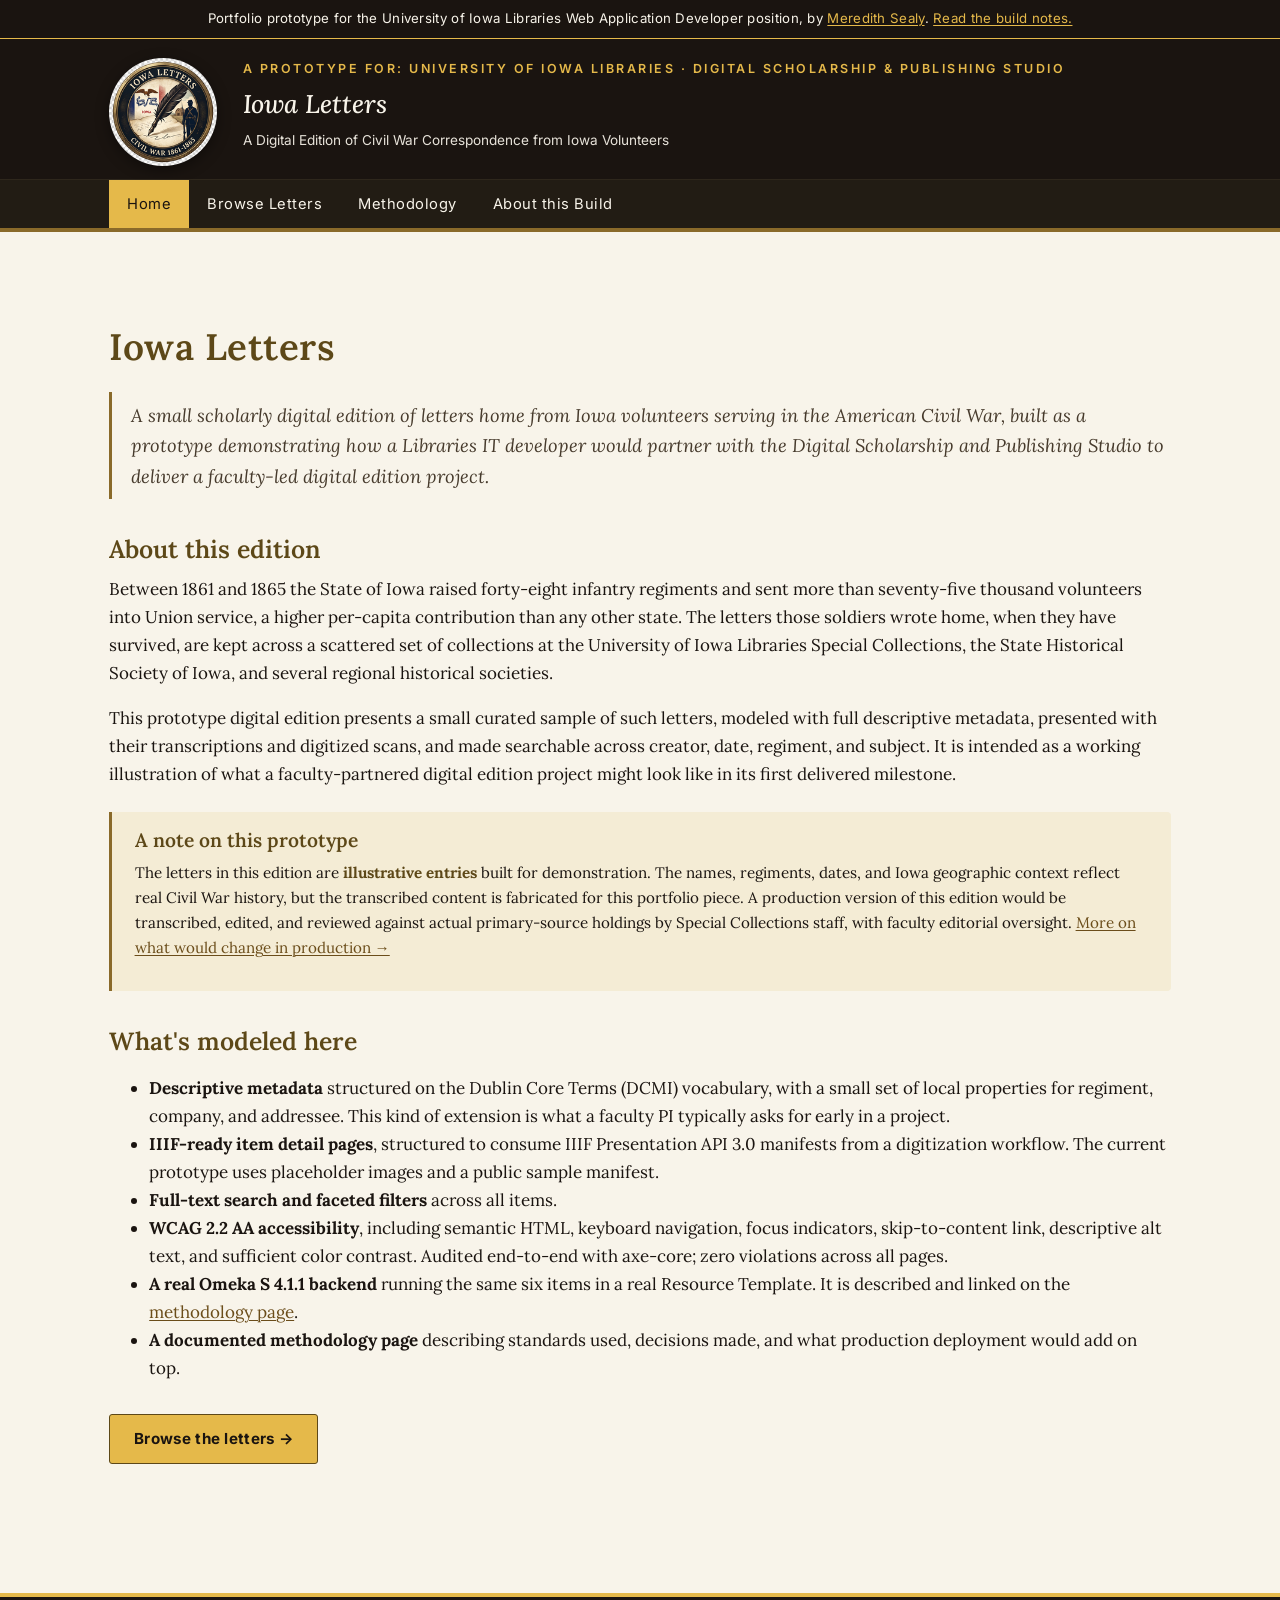
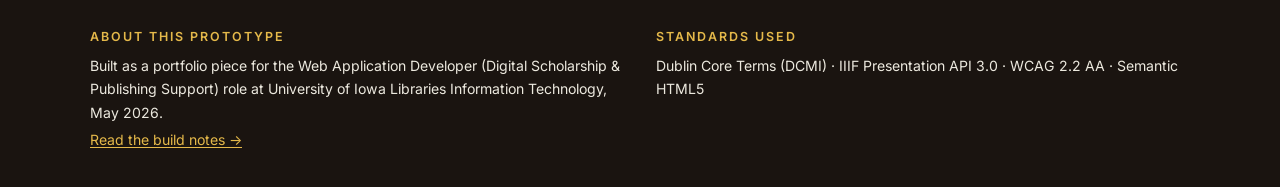
==== index.html @ 3b5ef0b1 "Display the Iowa Letters seal as a visible header emblem 108px circular seal (sourced from the apple" ====
<!DOCTYPE html>
<html lang="en">
<head>
<meta charset="UTF-8" />
<meta name="viewport" content="width=device-width, initial-scale=1.0" />
<title>Iowa Letters · A Civil War Digital Edition</title>
<meta name="description" content="A small digital edition of letters written by Iowa volunteers during the American Civil War. A prototype built to demonstrate metadata modeling, accessibility, and front-end patterns for scholarly publishing in a library setting." />
<link rel="icon" type="image/x-icon" href="/favicon.ico" />
<link rel="icon" type="image/png" sizes="32x32" href="/favicon-32x32.png" />
<link rel="icon" type="image/png" sizes="16x16" href="/favicon-16x16.png" />
<link rel="apple-touch-icon" sizes="180x180" href="/apple-touch-icon.png" />
<link rel="manifest" href="/site.webmanifest" />
<meta name="theme-color" content="#16202c" />
<link rel="preconnect" href="https://fonts.googleapis.com" />
<link rel="preconnect" href="https://fonts.gstatic.com" crossorigin />
<link href="https://fonts.googleapis.com/css2?family=Lora:ital,wght@0,400;0,500;0,600;1,400;1,500&family=Inter:wght@400;500;600&display=swap" rel="stylesheet" />
<link rel="stylesheet" href="/assets/css/site.css" />
<meta name="robots" content="noindex, nofollow" />
</head>
<body>
<a href="#main" class="skip-link">Skip to main content</a>

<div class="demo-banner">
  Portfolio prototype for the University of Iowa Libraries Web Application Developer position, by <a href="/about-this-build.html#about-me">Meredith Sealy</a>. <a href="/about-this-build.html">Read the build notes.</a>
</div>

<header class="site-banner">
  <div class="container">
    <div class="branding">
      <img class="site-seal" src="/apple-touch-icon.png" alt="" width="180" height="180" />
      <div class="branding-text">
        <div class="institution">A prototype for: University of Iowa Libraries · Digital Scholarship &amp; Publishing Studio</div>
        <p class="edition-title">Iowa Letters</p>
        <p class="tagline">A Digital Edition of Civil War Correspondence from Iowa Volunteers</p>
      </div>
    </div>
  </div>
  <nav class="primary" aria-label="Primary">
    <div class="container">
      <ul>
        <li><a href="/" aria-current="page">Home</a></li>
        <li><a href="/items.html">Browse Letters</a></li>
        <li><a href="/methodology.html">Methodology</a></li>
        <li><a href="/about-this-build.html">About this Build</a></li>
      </ul>
    </div>
  </nav>
</header>

<main id="main" tabindex="-1">

  <h1>Iowa Letters</h1>
  <p class="lede">A small scholarly digital edition of letters home from Iowa volunteers serving in the American Civil War, built as a prototype demonstrating how a Libraries IT developer would partner with the Digital Scholarship and Publishing Studio to deliver a faculty-led digital edition project.</p>

  <h2>About this edition</h2>
  <p>Between 1861 and 1865 the State of Iowa raised forty-eight infantry regiments and sent more than seventy-five thousand volunteers into Union service, a higher per-capita contribution than any other state. The letters those soldiers wrote home, when they have survived, are kept across a scattered set of collections at the University of Iowa Libraries Special Collections, the State Historical Society of Iowa, and several regional historical societies.</p>

  <p>This prototype digital edition presents a small curated sample of such letters, modeled with full descriptive metadata, presented with their transcriptions and digitized scans, and made searchable across creator, date, regiment, and subject. It is intended as a working illustration of what a faculty-partnered digital edition project might look like in its first delivered milestone.</p>

  <div class="callout">
    <h3>A note on this prototype</h3>
    <p>The letters in this edition are <strong>illustrative entries</strong> built for demonstration. The names, regiments, dates, and Iowa geographic context reflect real Civil War history, but the transcribed content is fabricated for this portfolio piece. A production version of this edition would be transcribed, edited, and reviewed against actual primary-source holdings by Special Collections staff, with faculty editorial oversight. <a href="/about-this-build.html">More on what would change in production &rarr;</a></p>
  </div>

  <h2>What's modeled here</h2>
  <ul>
    <li><strong>Descriptive metadata</strong> structured on the Dublin Core Terms (DCMI) vocabulary, with a small set of local properties for regiment, company, and addressee. This kind of extension is what a faculty PI typically asks for early in a project.</li>
    <li><strong>IIIF-ready item detail pages</strong>, structured to consume IIIF Presentation API 3.0 manifests from a digitization workflow. The current prototype uses placeholder images and a public sample manifest.</li>
    <li><strong>Full-text search and faceted filters</strong> across all items.</li>
    <li><strong>WCAG 2.2 AA accessibility</strong>, including semantic HTML, keyboard navigation, focus indicators, skip-to-content link, descriptive alt text, and sufficient color contrast. Audited end-to-end with axe-core; zero violations across all pages.</li>
    <li><strong>A real Omeka S 4.1.1 backend</strong> running the same six items in a real Resource Template. It is described and linked on the <a href="/methodology.html#omeka">methodology page</a>.</li>
    <li><strong>A documented methodology page</strong> describing standards used, decisions made, and what production deployment would add on top.</li>
  </ul>

  <p style="margin-top: 2rem;"><a href="/items.html" class="btn-iowa">Browse the letters &rarr;</a></p>

</main>

<footer class="site-footer">
  <div class="inner">
    <div>
      <h4>About this prototype</h4>
      <p>Built as a portfolio piece for the Web Application Developer (Digital Scholarship &amp; Publishing Support) role at University of Iowa Libraries Information Technology, May 2026.</p>
      <p><a href="/about-this-build.html">Read the build notes &rarr;</a></p>
    </div>
    <div>
      <h4>Standards used</h4>
      <p>Dublin Core Terms (DCMI) · IIIF Presentation API 3.0 · WCAG 2.2 AA · Semantic HTML5</p>
    </div>
  </div>
</footer>

<script src="/assets/js/site.js"></script>
</body>
</html>
---- assets/css/site.css ----
/* Iowa Letters — Digital Edition Prototype
 * Built as a portfolio piece for the Web Application Developer role
 * at University of Iowa Libraries Information Technology (LIT).
 * Color palette grounded in academic library conventions (Iowa gold + paper + ink).
 */

:root {
  --paper:        #f8f4ea;
  --paper-soft:   #f0e9d7;
  --ink:          #1a1410;
  --ink-soft:     #463a2c;
  --rule:         #c8b78c;
  --rule-soft:    #e0d6b8;

  /* Two-tier gold for WCAG 2.2 AA contrast:
     --accent (deep)  → use on paper / cream backgrounds (5.0:1 vs paper)
     --accent-bright  → use on dark / ink backgrounds (7.6:1 vs ink) */
  --accent:        #8a6a2a;
  --accent-deep:   #5d4818;
  --accent-bright: #e5b94a;
  --accent-bg:     #f4ecd5;
  --link:          #6b4d1a;
  --link-hover:    #3d2c0e;
  --shadow:        0 1px 3px rgba(26, 20, 16, 0.08);
}

* { box-sizing: border-box; }

html { scroll-behavior: smooth; }

body {
  font-family: 'Lora', Georgia, 'Times New Roman', serif;
  font-size: 17px;
  line-height: 1.65;
  color: var(--ink);
  background: var(--paper);
  margin: 0;
  padding: 0;
}

a {
  color: var(--link);
  text-decoration: underline;
  text-decoration-thickness: 1px;
  text-underline-offset: 2px;
}
a:hover, a:focus {
  color: var(--link-hover);
  text-decoration-thickness: 2px;
}

a:focus-visible {
  outline: 2px solid var(--accent);
  outline-offset: 3px;
  border-radius: 2px;
}

h1, h2, h3, h4 {
  font-family: 'Lora', Georgia, serif;
  color: var(--accent-deep);
  font-weight: 600;
  line-height: 1.25;
  margin-top: 1.4em;
  margin-bottom: 0.4em;
}

h1 { font-size: 2.3rem; letter-spacing: 0.5px; }
h2 { font-size: 1.55rem; }
h3 { font-size: 1.2rem; color: var(--ink); }

p { margin: 0.5em 0 1em 0; }

/* ============ LAYOUT ============ */

.container {
  max-width: 1100px;
  margin: 0 auto;
  padding: 0 1.2rem;
}

/* ============ HEADER ============ */

.site-banner {
  background: var(--ink);
  color: var(--paper);
  border-bottom: 4px solid var(--accent);
}
.site-banner .branding {
  padding: 1.2rem 0 0.8rem 0;
  display: flex;
  align-items: center;
  gap: 1.6rem;
}
.site-banner .branding-text { flex: 1; min-width: 0; }
.site-banner .site-seal {
  width: 108px;
  height: 108px;
  flex-shrink: 0;
  border-radius: 50%;
  box-shadow: 0 4px 14px rgba(0, 0, 0, 0.4);
}
@media (max-width: 640px) {
  .site-banner .branding { gap: 1rem; }
  .site-banner .site-seal { width: 72px; height: 72px; }
}
.site-banner .institution {
  font-family: 'Inter', system-ui, sans-serif;
  font-size: 0.78rem;
  letter-spacing: 2.5px;
  text-transform: uppercase;
  color: var(--accent-bright);
  margin-bottom: 4px;
  font-weight: 600;
}
.site-banner .edition-title {
  font-family: 'Lora', serif;
  font-size: 1.6rem;
  color: var(--paper);
  margin: 0;
  font-style: italic;
  font-weight: 500;
}
.site-banner .tagline {
  font-family: 'Inter', sans-serif;
  font-size: 0.85rem;
  color: rgba(248, 244, 234, 0.92);
  margin-top: 4px;
  font-style: normal;
}

nav.primary {
  background: #221c14;
  border-top: 1px solid #2e271c;
}
nav.primary ul {
  list-style: none;
  margin: 0;
  padding: 0;
  display: flex;
  flex-wrap: wrap;
}
nav.primary a {
  display: block;
  padding: 12px 18px;
  color: var(--paper);
  font-family: 'Inter', sans-serif;
  font-size: 0.92rem;
  text-decoration: none;
  letter-spacing: 0.5px;
}
nav.primary a:hover, nav.primary a:focus, nav.primary a[aria-current="page"] {
  background: var(--accent-bright);
  color: var(--ink);
}

.skip-link {
  position: absolute;
  top: -100px;
  left: 0;
  background: var(--ink);
  color: var(--accent-bright);
  padding: 8px 16px;
  z-index: 1000;
  text-decoration: none;
  font-family: 'Inter', sans-serif;
}
.skip-link:focus {
  top: 0;
  outline: 2px solid var(--accent-bright);
}

/* ============ MAIN CONTENT ============ */

main {
  max-width: 1100px;
  margin: 0 auto;
  padding: 2.5rem 1.2rem 3rem 1.2rem;
}

.lede {
  font-size: 1.15rem;
  color: var(--ink-soft);
  border-left: 3px solid var(--accent);
  padding: 0.5rem 0 0.5rem 1.2rem;
  margin: 1.4rem 0 2rem 0;
  font-style: italic;
}

.callout {
  background: var(--accent-bg);
  border-left: 3px solid var(--accent);
  padding: 1rem 1.4rem;
  margin: 1.5rem 0;
  border-radius: 0 4px 4px 0;
  font-size: 0.95rem;
}
.callout strong { color: var(--accent-deep); }
.callout h3 { color: var(--accent-deep); margin-top: 0; }

.demo-banner {
  background: var(--ink);
  color: var(--paper);
  padding: 8px 16px;
  font-family: 'Inter', sans-serif;
  font-size: 0.83rem;
  text-align: center;
  letter-spacing: 0.3px;
  border-bottom: 1px solid var(--accent-bright);
}
.demo-banner a { color: var(--accent-bright); }

/* ============ ITEM INDEX ============ */

.search-row {
  display: flex;
  flex-wrap: wrap;
  gap: 12px;
  margin: 1.5rem 0 2rem 0;
  align-items: center;
}
.search-row input[type="search"],
.search-row select {
  font-family: 'Inter', sans-serif;
  font-size: 0.95rem;
  padding: 10px 14px;
  border: 1px solid var(--rule);
  background: #fff;
  border-radius: 3px;
  color: var(--ink);
}
.search-row input[type="search"]:focus,
.search-row select:focus {
  outline: 2px solid var(--accent);
  outline-offset: 1px;
}
.search-row input[type="search"] { flex: 1; min-width: 240px; }

.item-count {
  font-family: 'Inter', sans-serif;
  font-size: 0.88rem;
  color: var(--ink-soft);
  margin-bottom: 1rem;
}

.item-card {
  display: grid;
  grid-template-columns: 100px 1fr;
  gap: 1.2rem;
  background: #fff;
  border: 1px solid var(--rule-soft);
  border-radius: 4px;
  padding: 1rem 1.2rem;
  margin-bottom: 0.9rem;
  box-shadow: var(--shadow);
  transition: border-color 0.15s ease;
}
.item-card:hover,
.item-card:focus-within {
  border-color: var(--accent);
}
.item-card img {
  width: 100px;
  height: 130px;
  object-fit: cover;
  border-radius: 2px;
  background: var(--paper-soft);
  border: 1px solid var(--rule-soft);
}
.item-card .card-title {
  margin: 0 0 4px 0;
  font-size: 1.15rem;
  font-family: 'Lora', Georgia, serif;
  font-weight: 600;
  color: var(--ink);
  line-height: 1.25;
}
.item-card .card-title a {
  color: var(--ink);
  text-decoration: none;
}
.item-card .card-title a:hover, .item-card .card-title a:focus {
  color: var(--accent-deep);
  text-decoration: underline;
}
.item-card .meta {
  font-family: 'Inter', sans-serif;
  font-size: 0.86rem;
  color: var(--ink-soft);
  margin-bottom: 6px;
}
.item-card .meta span {
  display: inline-block;
  margin-right: 14px;
}
.item-card .meta strong {
  color: var(--accent-deep);
  font-weight: 600;
}
.item-card .excerpt {
  font-size: 0.95rem;
  color: var(--ink-soft);
  margin: 4px 0 0 0;
  font-style: italic;
}

/* ============ ITEM DETAIL ============ */

.item-detail-grid {
  display: grid;
  grid-template-columns: 1fr 1.3fr;
  gap: 2.5rem;
  margin: 1.5rem 0;
}
@media (max-width: 768px) {
  .item-detail-grid { grid-template-columns: 1fr; }
}

.viewer-frame {
  background: #fff;
  border: 1px solid var(--rule);
  padding: 1rem;
  box-shadow: var(--shadow);
}
.viewer-frame img {
  width: 100%;
  height: auto;
  display: block;
}
.viewer-frame .caption {
  font-family: 'Inter', sans-serif;
  font-size: 0.78rem;
  color: var(--ink-soft);
  margin-top: 8px;
  text-align: center;
}
.iiif-link {
  margin-top: 12px;
  font-family: 'Inter', sans-serif;
  font-size: 0.82rem;
  color: var(--ink-soft);
  text-align: center;
}
.iiif-link a { color: var(--accent-deep); }

.metadata-table {
  width: 100%;
  border-collapse: collapse;
  font-family: 'Inter', sans-serif;
  font-size: 0.92rem;
  margin: 1rem 0;
  background: #fff;
  border: 1px solid var(--rule-soft);
}
.metadata-table th,
.metadata-table td {
  padding: 8px 12px;
  text-align: left;
  border-bottom: 1px solid var(--rule-soft);
  vertical-align: top;
}
.metadata-table th {
  background: var(--paper-soft);
  color: var(--accent-deep);
  font-weight: 600;
  width: 32%;
  font-family: 'Inter', sans-serif;
}
.metadata-table th .property-uri {
  display: block;
  font-family: 'Cascadia Code', 'Consolas', monospace;
  font-size: 0.72rem;
  color: var(--ink-soft);
  font-weight: normal;
  margin-top: 2px;
}

.transcription {
  background: #fff;
  border: 1px solid var(--rule-soft);
  border-left: 3px solid var(--accent);
  padding: 1.4rem 1.6rem;
  margin: 1.5rem 0;
  font-family: 'Lora', serif;
  font-size: 1.05rem;
  line-height: 1.7;
  font-style: italic;
  color: var(--ink);
}
.transcription::before {
  content: "Transcription";
  display: block;
  font-family: 'Inter', sans-serif;
  font-size: 0.72rem;
  letter-spacing: 2px;
  text-transform: uppercase;
  color: var(--accent);
  font-style: normal;
  margin-bottom: 8px;
  font-weight: 600;
}

/* ============ FOOTER ============ */

footer.site-footer {
  background: var(--ink);
  color: rgba(248, 244, 234, 0.95);
  padding: 2rem 1.2rem;
  margin-top: 4rem;
  font-family: 'Inter', sans-serif;
  font-size: 0.88rem;
  border-top: 4px solid var(--accent-bright);
}
footer.site-footer .inner {
  max-width: 1100px;
  margin: 0 auto;
  display: grid;
  grid-template-columns: 1fr 1fr;
  gap: 2rem;
}
@media (max-width: 600px) {
  footer.site-footer .inner { grid-template-columns: 1fr; }
}
footer.site-footer h4 {
  font-family: 'Inter', sans-serif;
  font-size: 0.78rem;
  letter-spacing: 2px;
  text-transform: uppercase;
  color: var(--accent-bright);
  margin: 0 0 10px 0;
}
footer.site-footer a { color: var(--accent-bright); }
footer.site-footer p { margin: 4px 0; }

/* ============ DECISION LOG ============ */

.decision-log {
  margin: 2rem 0;
}
.decision {
  background: #fff;
  border: 1px solid var(--rule-soft);
  border-radius: 4px;
  padding: 1.2rem 1.4rem;
  margin-bottom: 1rem;
  box-shadow: var(--shadow);
}
.decision h3 {
  margin-top: 0;
  color: var(--accent-deep);
  font-size: 1.1rem;
}
.decision .label {
  font-family: 'Inter', sans-serif;
  font-size: 0.72rem;
  letter-spacing: 2px;
  text-transform: uppercase;
  color: var(--accent);
  font-weight: 600;
  margin-bottom: 4px;
}
.decision dl { margin: 8px 0 0 0; font-family: 'Inter', sans-serif; font-size: 0.93rem; }
.decision dt {
  font-weight: 600;
  color: var(--accent-deep);
  margin-top: 8px;
}
.decision dd { margin: 2px 0 0 0; color: var(--ink-soft); }

/* ============ SCREENSHOT GALLERY ============ */

.screenshot-grid {
  display: grid;
  grid-template-columns: repeat(auto-fit, minmax(360px, 1fr));
  gap: 1.4rem;
  margin: 1.5rem 0 2rem 0;
}
.screenshot {
  background: #fff;
  border: 1px solid var(--rule-soft);
  border-radius: 4px;
  padding: 0.6rem;
  box-shadow: var(--shadow);
}
.screenshot-trigger {
  display: block;
  width: 100%;
  padding: 0;
  margin: 0;
  border: 0;
  background: transparent;
  cursor: zoom-in;
  position: relative;
  border-radius: 2px;
  overflow: hidden;
}
.screenshot-trigger img {
  width: 100%;
  height: auto;
  display: block;
  border: 1px solid var(--rule-soft);
  border-radius: 2px;
  transition: transform 0.25s ease;
}
.screenshot-trigger:hover img,
.screenshot-trigger:focus-visible img {
  transform: scale(1.02);
}
.screenshot-trigger:focus-visible {
  outline: 3px solid var(--accent);
  outline-offset: 3px;
}
.screenshot-hover {
  position: absolute;
  bottom: 8px;
  right: 8px;
  background: var(--ink);
  color: var(--accent-bright);
  font-family: 'Inter', sans-serif;
  font-size: 0.74rem;
  letter-spacing: 1.5px;
  text-transform: uppercase;
  font-weight: 600;
  padding: 5px 10px;
  border-radius: 2px;
  opacity: 0;
  transition: opacity 0.2s ease;
  pointer-events: none;
}
.screenshot-trigger:hover .screenshot-hover,
.screenshot-trigger:focus-visible .screenshot-hover {
  opacity: 1;
}

/* Native <dialog> viewer */
.shot-viewer {
  max-width: 96vw;
  max-height: 96vh;
  width: auto;
  padding: 0;
  border: 2px solid var(--accent);
  border-radius: 4px;
  background: var(--paper);
  color: var(--ink);
  box-shadow: 0 20px 80px rgba(0, 0, 0, 0.5);
}
.shot-viewer::backdrop {
  background: rgba(26, 20, 16, 0.88);
}
.shot-viewer-head {
  display: flex;
  align-items: center;
  justify-content: space-between;
  gap: 1rem;
  padding: 12px 18px;
  background: var(--ink);
  color: var(--paper);
  border-bottom: 2px solid var(--accent);
}
.shot-viewer-title {
  font-family: 'Inter', sans-serif;
  font-size: 0.78rem;
  letter-spacing: 2.5px;
  text-transform: uppercase;
  color: var(--accent-bright);
  font-weight: 600;
  margin: 0;
}
.shot-viewer-close {
  background: transparent;
  color: var(--accent-bright);
  border: 1px solid var(--accent-bright);
  padding: 6px 14px;
  font-family: 'Inter', sans-serif;
  font-size: 0.82rem;
  font-weight: 600;
  border-radius: 3px;
  cursor: pointer;
  letter-spacing: 0.5px;
}
.shot-viewer-close:hover,
.shot-viewer-close:focus-visible {
  background: var(--accent-bright);
  color: var(--ink);
  outline: none;
}
.shot-viewer-body {
  padding: 16px;
  max-height: calc(96vh - 60px);
  overflow: auto;
}
.shot-viewer-body img {
  display: block;
  max-width: 100%;
  height: auto;
  margin: 0 auto;
  border: 1px solid var(--rule);
}
.shot-viewer-caption {
  margin: 12px auto 0 auto;
  max-width: 80ch;
  font-family: 'Inter', sans-serif;
  font-size: 0.92rem;
  color: var(--ink-soft);
  line-height: 1.5;
  text-align: center;
}
.screenshot figcaption {
  font-family: 'Inter', sans-serif;
  font-size: 0.82rem;
  color: var(--ink-soft);
  margin-top: 8px;
  padding: 0 4px;
  line-height: 1.45;
}
.screenshot figcaption strong {
  color: var(--accent-deep);
  font-weight: 600;
}

.live-url-banner {
  background: var(--accent-bg);
  border: 1px solid var(--rule);
  border-left: 3px solid var(--accent);
  padding: 1rem 1.4rem;
  margin: 1.5rem 0;
  border-radius: 0 4px 4px 0;
  font-family: 'Inter', sans-serif;
  font-size: 0.92rem;
}
.live-url-banner .label {
  display: block;
  font-size: 0.72rem;
  letter-spacing: 2px;
  text-transform: uppercase;
  color: var(--accent-deep);
  font-weight: 700;
  margin-bottom: 6px;
}
.live-url-banner a {
  font-family: 'Cascadia Code', 'Consolas', monospace;
  font-size: 0.95rem;
  color: var(--accent-deep);
  word-break: break-all;
}

/* ============ UTILITIES ============ */

.muted {
  color: var(--ink-soft);
  font-style: italic;
}

.text-small {
  font-size: 0.88rem;
}

.btn-iowa {
  display: inline-block;
  background: var(--accent-bright);
  color: var(--ink);
  font-family: 'Inter', sans-serif;
  font-size: 0.95rem;
  font-weight: 700;
  padding: 11px 24px;
  border-radius: 3px;
  text-decoration: none;
  border: 1px solid var(--accent-deep);
  cursor: pointer;
  letter-spacing: 0.3px;
}
.btn-iowa:hover, .btn-iowa:focus {
  background: var(--accent-deep);
  color: var(--paper);
  text-decoration: none;
}

@media print {
  nav.primary, .demo-banner, footer.site-footer { display: none; }
  body { background: white; }
}
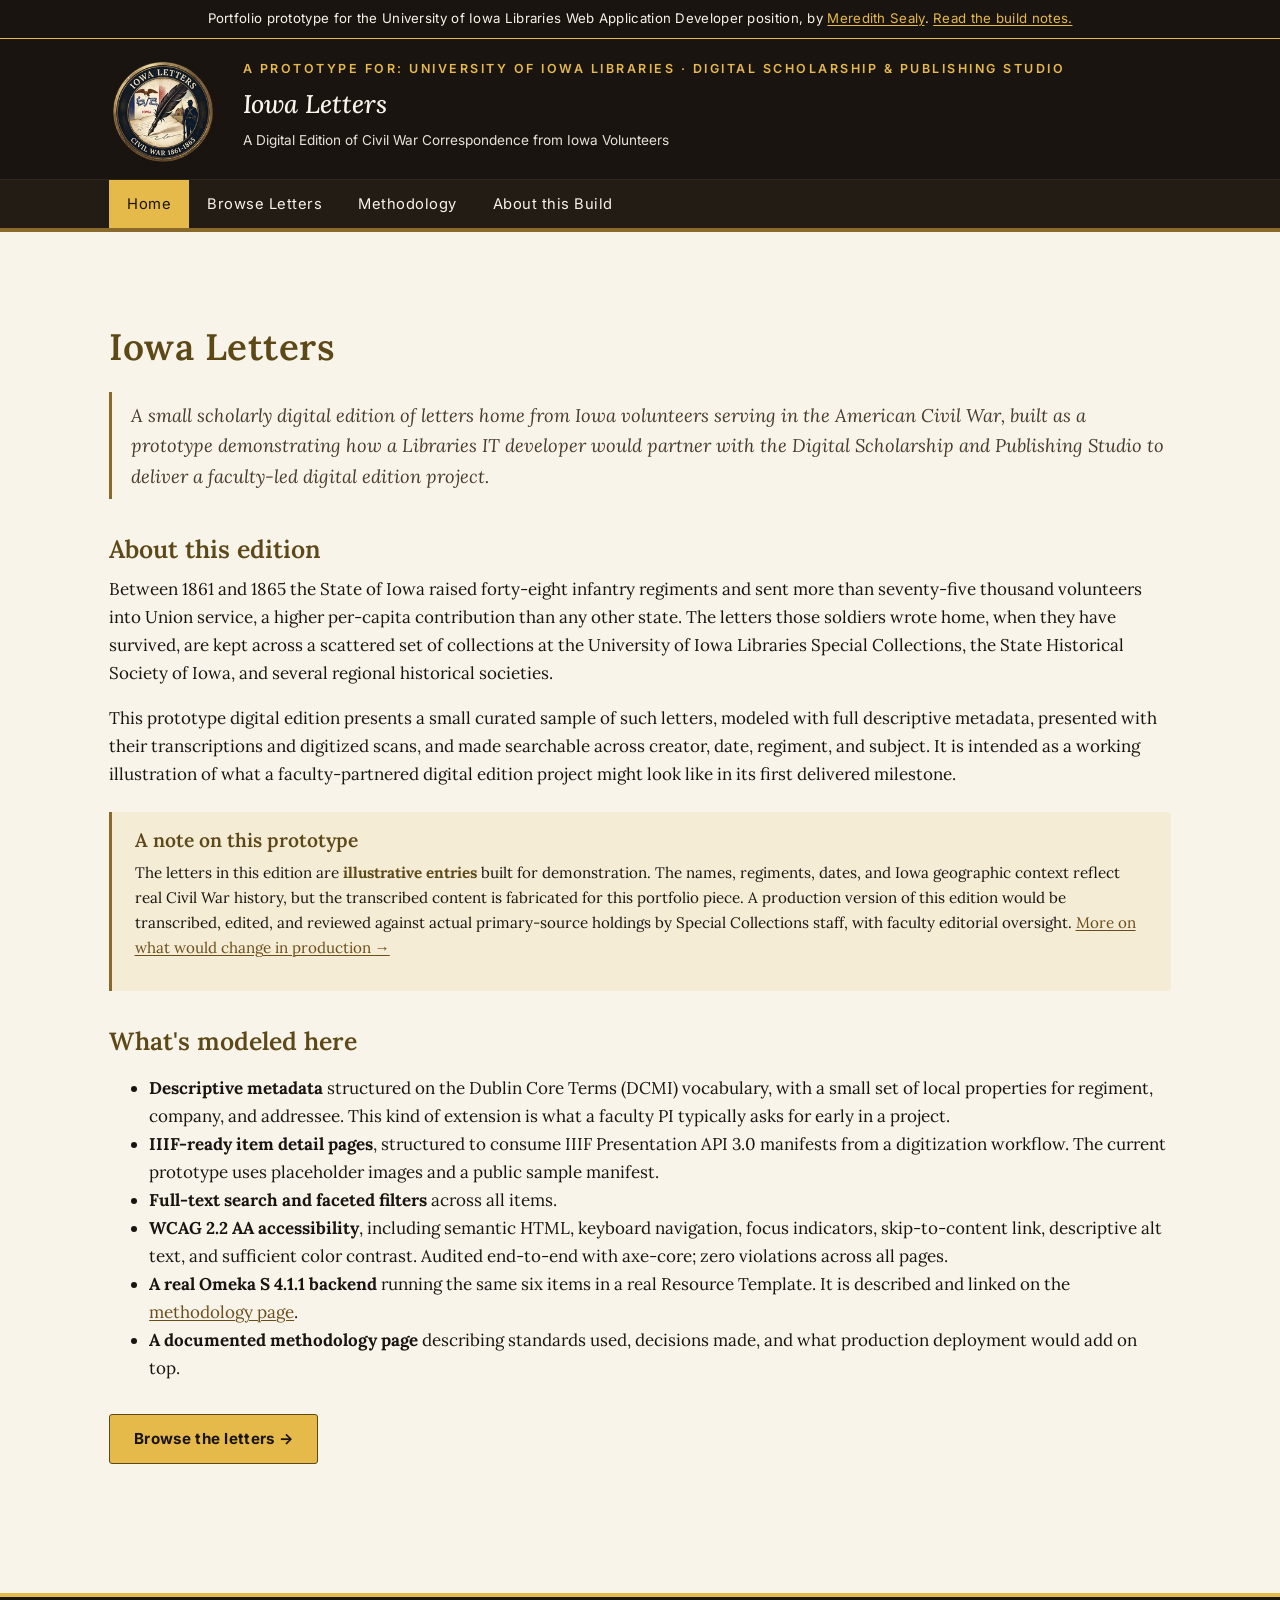
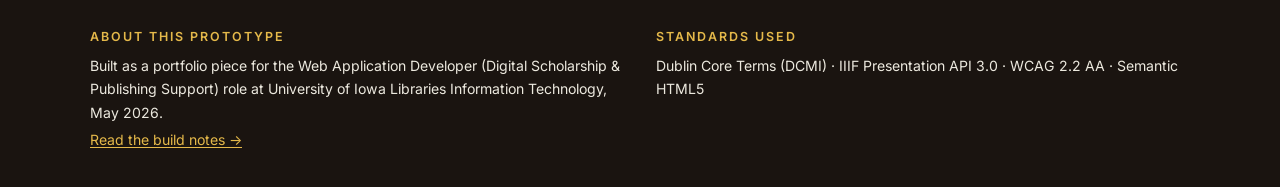
==== commit fea370c9: "seal: make masthead seal a zoomable lightbox trigger across all pages Justin's nit — the methodology" ====
--- a/index.html
+++ b/index.html
@@ -27,7 +27,10 @@
 <header class="site-banner">
   <div class="container">
     <div class="branding">
-      <img class="site-seal" src="/apple-touch-icon.png" alt="" width="180" height="180" />
+      <button type="button" class="seal-trigger screenshot-trigger" aria-label="Open larger view: Iowa Letters seal">
+        <img class="site-seal" src="/apple-touch-icon.png" alt="Iowa Letters seal — Iowa state flag flanked by a Civil War soldier silhouette, an ink quill, and a letter" width="180" height="180" />
+        <span class="screenshot-hover">View larger</span>
+      </button>
       <div class="branding-text">
         <div class="institution">A prototype for: University of Iowa Libraries · Digital Scholarship &amp; Publishing Studio</div>
         <p class="edition-title">Iowa Letters</p>
--- a/assets/css/site.css
+++ b/assets/css/site.css
@@ -98,6 +98,41 @@
   flex-shrink: 0;
   border-radius: 50%;
   box-shadow: 0 4px 14px rgba(0, 0, 0, 0.4);
+  display: block;
+}
+/* Seal-as-zoom-trigger — shares the JS click handler with .screenshot-trigger
+   but doesn't inherit the methodology grid's full-width stretch. */
+.site-banner .seal-trigger {
+  position: relative;
+  width: auto;
+  padding: 0;
+  margin: 0;
+  border: 0;
+  background: transparent;
+  cursor: zoom-in;
+  border-radius: 50%;
+  flex-shrink: 0;
+}
+.site-banner .seal-trigger img {
+  border: 0;
+  border-radius: 50%;
+  transition: transform 0.25s ease;
+}
+.site-banner .seal-trigger:hover img,
+.site-banner .seal-trigger:focus-visible img {
+  transform: scale(1.05);
+}
+.site-banner .seal-trigger:focus-visible {
+  outline: 3px solid var(--accent);
+  outline-offset: 4px;
+}
+.site-banner .seal-trigger .screenshot-hover {
+  /* Hide the corner pill on the seal — cursor + scale telegraph the affordance;
+     a "View larger" badge on a 108px disc looks cluttered. Still reachable by AT. */
+  position: absolute;
+  width: 1px; height: 1px;
+  margin: -1px; padding: 0;
+  overflow: hidden; clip: rect(0,0,0,0); white-space: nowrap; border: 0;
 }
 @media (max-width: 640px) {
   .site-banner .branding { gap: 1rem; }
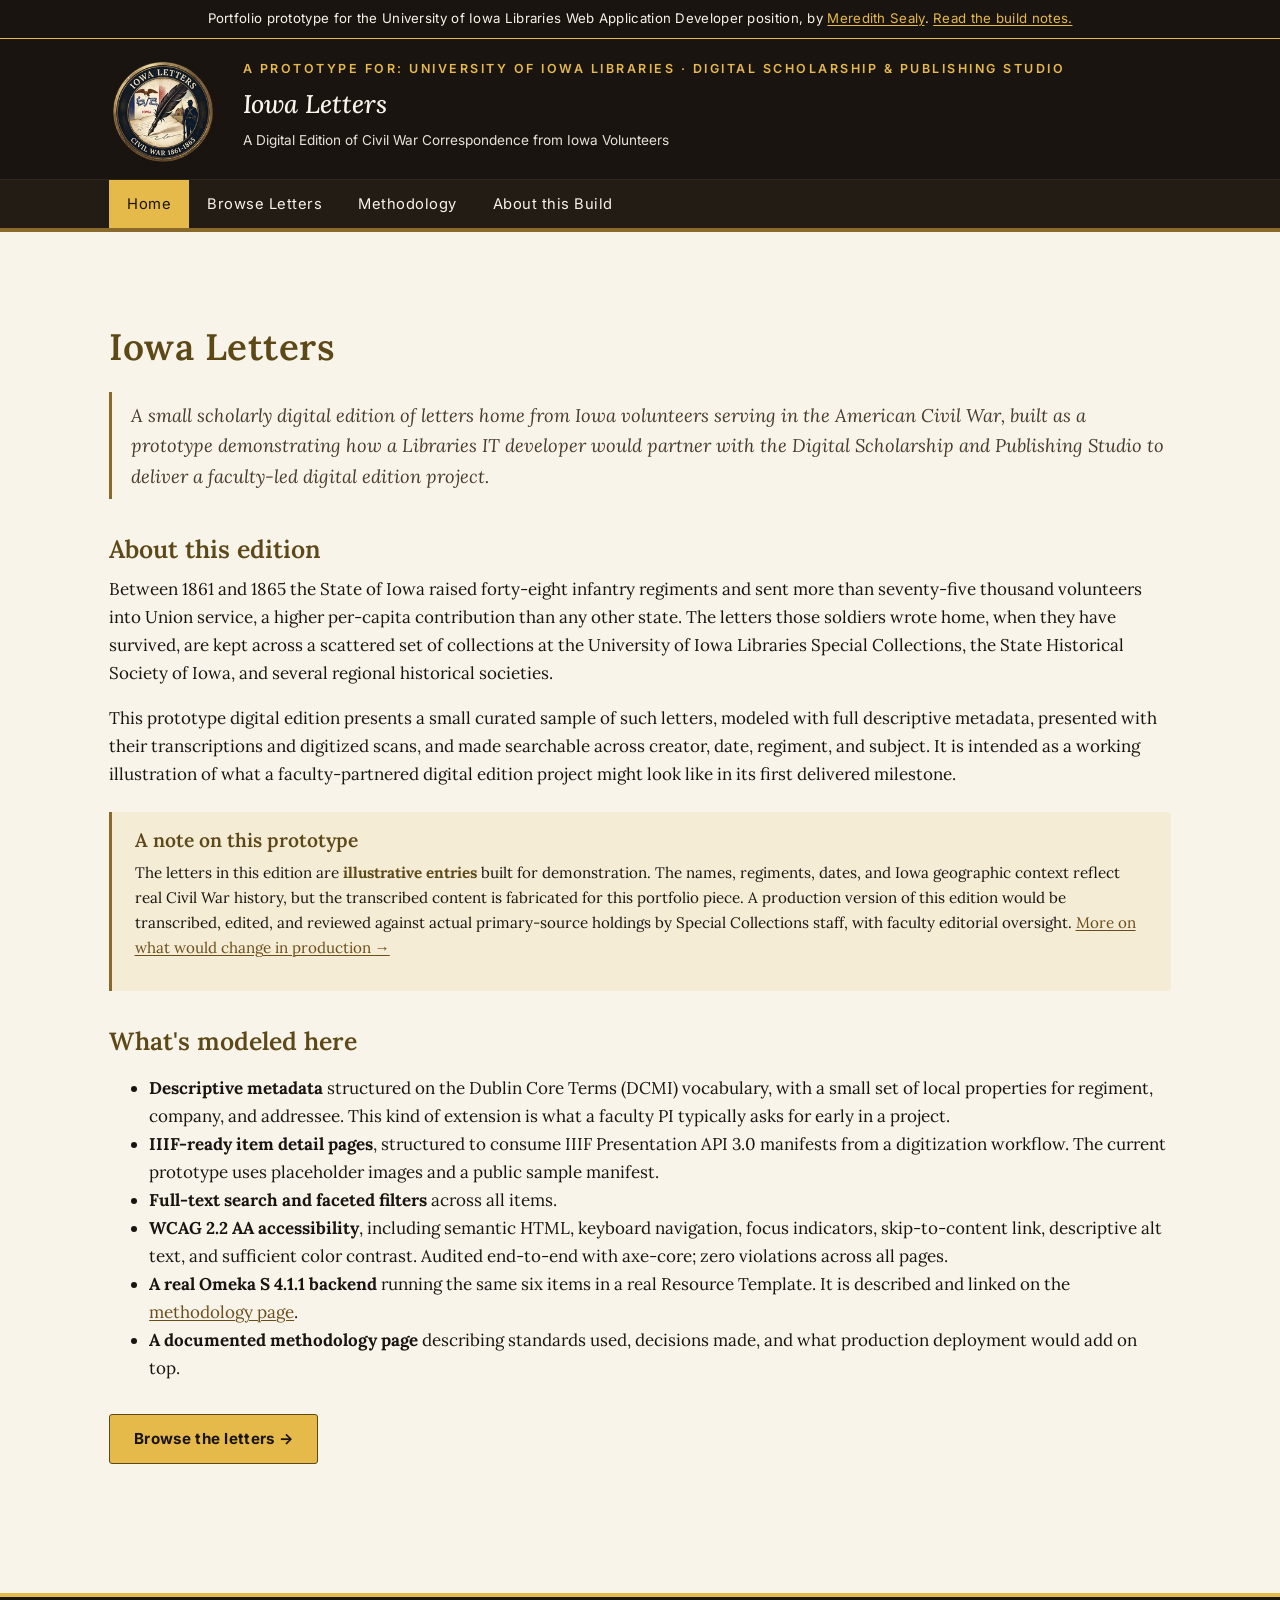
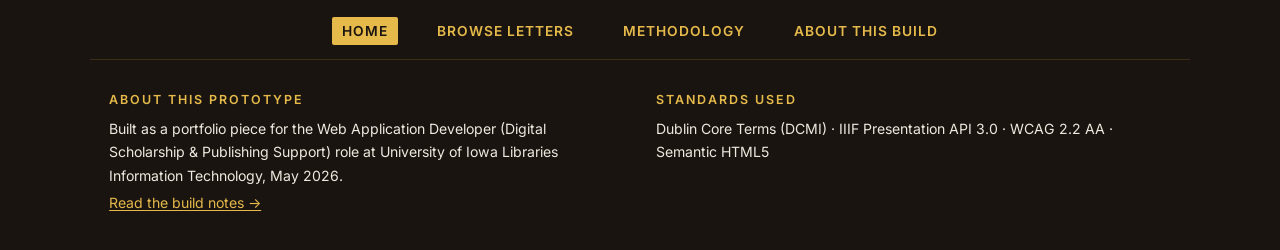
==== commit 87af7d00: "Add footer nav + back-to-top floating button (Justin + SP requests) Footer nav mirrors the primary n" ====
--- a/index.html
+++ b/index.html
@@ -27,8 +27,8 @@
 <header class="site-banner">
   <div class="container">
     <div class="branding">
-      <button type="button" class="seal-trigger screenshot-trigger" aria-label="Open larger view: Iowa Letters seal">
-        <img class="site-seal" src="/apple-touch-icon.png" alt="Iowa Letters seal — Iowa state flag flanked by a Civil War soldier silhouette, an ink quill, and a letter" width="180" height="180" />
+      <button type="button" class="seal-trigger screenshot-trigger" data-full-src="/assets/img/iowa-letters-seal.png" data-caption="Iowa Letters seal. AI-generated with Google Gemini (Nanobanana) from a prompt; background removed locally with Picasso Studio. Full prompt and provenance on the methodology page." aria-label="Open larger view: Iowa Letters seal">
+        <img class="site-seal" src="/apple-touch-icon.png" alt="Iowa Letters seal. Image generated with Google Gemini (Nanobanana)." width="180" height="180" />
         <span class="screenshot-hover">View larger</span>
       </button>
       <div class="branding-text">
@@ -80,6 +80,14 @@
 </main>
 
 <footer class="site-footer">
+  <nav class="footer-nav" aria-label="Footer">
+    <ul>
+      <li><a href="/" aria-current="page">Home</a></li>
+      <li><a href="/items.html">Browse Letters</a></li>
+      <li><a href="/methodology.html">Methodology</a></li>
+      <li><a href="/about-this-build.html">About this Build</a></li>
+    </ul>
+  </nav>
   <div class="inner">
     <div>
       <h4>About this prototype</h4>
--- a/assets/css/site.css
+++ b/assets/css/site.css
@@ -439,11 +439,97 @@
 footer.site-footer {
   background: var(--ink);
   color: rgba(248, 244, 234, 0.95);
-  padding: 2rem 1.2rem;
+  padding: 0;
   margin-top: 4rem;
   font-family: 'Inter', sans-serif;
   font-size: 0.88rem;
   border-top: 4px solid var(--accent-bright);
+}
+footer.site-footer .footer-nav {
+  max-width: 1100px;
+  margin: 0 auto;
+  padding: 1.4rem 1.2rem 1rem 1.2rem;
+  border-bottom: 1px solid rgba(212, 175, 55, 0.18);
+}
+footer.site-footer .footer-nav ul {
+  list-style: none;
+  margin: 0;
+  padding: 0;
+  display: flex;
+  flex-wrap: wrap;
+  gap: 0.4rem 1.8rem;
+  justify-content: center;
+}
+footer.site-footer .footer-nav a {
+  color: var(--accent-bright);
+  text-decoration: none;
+  font-family: 'Inter', sans-serif;
+  font-size: 0.86rem;
+  letter-spacing: 1px;
+  text-transform: uppercase;
+  font-weight: 600;
+  padding: 6px 10px;
+  border-radius: 2px;
+}
+footer.site-footer .footer-nav a:hover,
+footer.site-footer .footer-nav a:focus-visible {
+  background: rgba(229, 185, 74, 0.10);
+  text-decoration: underline;
+  outline: none;
+}
+footer.site-footer .footer-nav a[aria-current="page"] {
+  background: var(--accent-bright);
+  color: var(--ink);
+}
+footer.site-footer > .inner {
+  padding: 2rem 1.2rem;
+}
+
+/* Back-to-top floating button */
+.back-to-top {
+  position: fixed;
+  bottom: 24px;
+  right: 24px;
+  width: 48px;
+  height: 48px;
+  border-radius: 50%;
+  background: var(--ink);
+  color: var(--accent-bright);
+  border: 2px solid var(--accent-bright);
+  font-family: 'Inter', sans-serif;
+  font-size: 1.2rem;
+  font-weight: 700;
+  line-height: 1;
+  cursor: pointer;
+  opacity: 0;
+  visibility: hidden;
+  transform: translateY(8px);
+  transition: opacity 0.2s ease, transform 0.2s ease, visibility 0.2s, background 0.15s, color 0.15s;
+  z-index: 50;
+  display: flex;
+  align-items: center;
+  justify-content: center;
+  box-shadow: 0 4px 14px rgba(0, 0, 0, 0.35);
+}
+.back-to-top.visible {
+  opacity: 1;
+  visibility: visible;
+  transform: translateY(0);
+}
+.back-to-top:hover,
+.back-to-top:focus-visible {
+  background: var(--accent-bright);
+  color: var(--ink);
+  outline: none;
+}
+.back-to-top .sr-only {
+  position: absolute;
+  width: 1px; height: 1px;
+  margin: -1px; padding: 0;
+  overflow: hidden; clip: rect(0,0,0,0); white-space: nowrap; border: 0;
+}
+@media (max-width: 600px) {
+  .back-to-top { bottom: 18px; right: 18px; width: 44px; height: 44px; }
 }
 footer.site-footer .inner {
   max-width: 1100px;
@@ -626,9 +712,12 @@
 .shot-viewer-body img {
   display: block;
   max-width: 100%;
+  max-height: calc(96vh - 150px); /* leave room for header band + caption + padding */
+  width: auto;
   height: auto;
   margin: 0 auto;
   border: 1px solid var(--rule);
+  object-fit: contain;
 }
 .shot-viewer-caption {
   margin: 12px auto 0 auto;
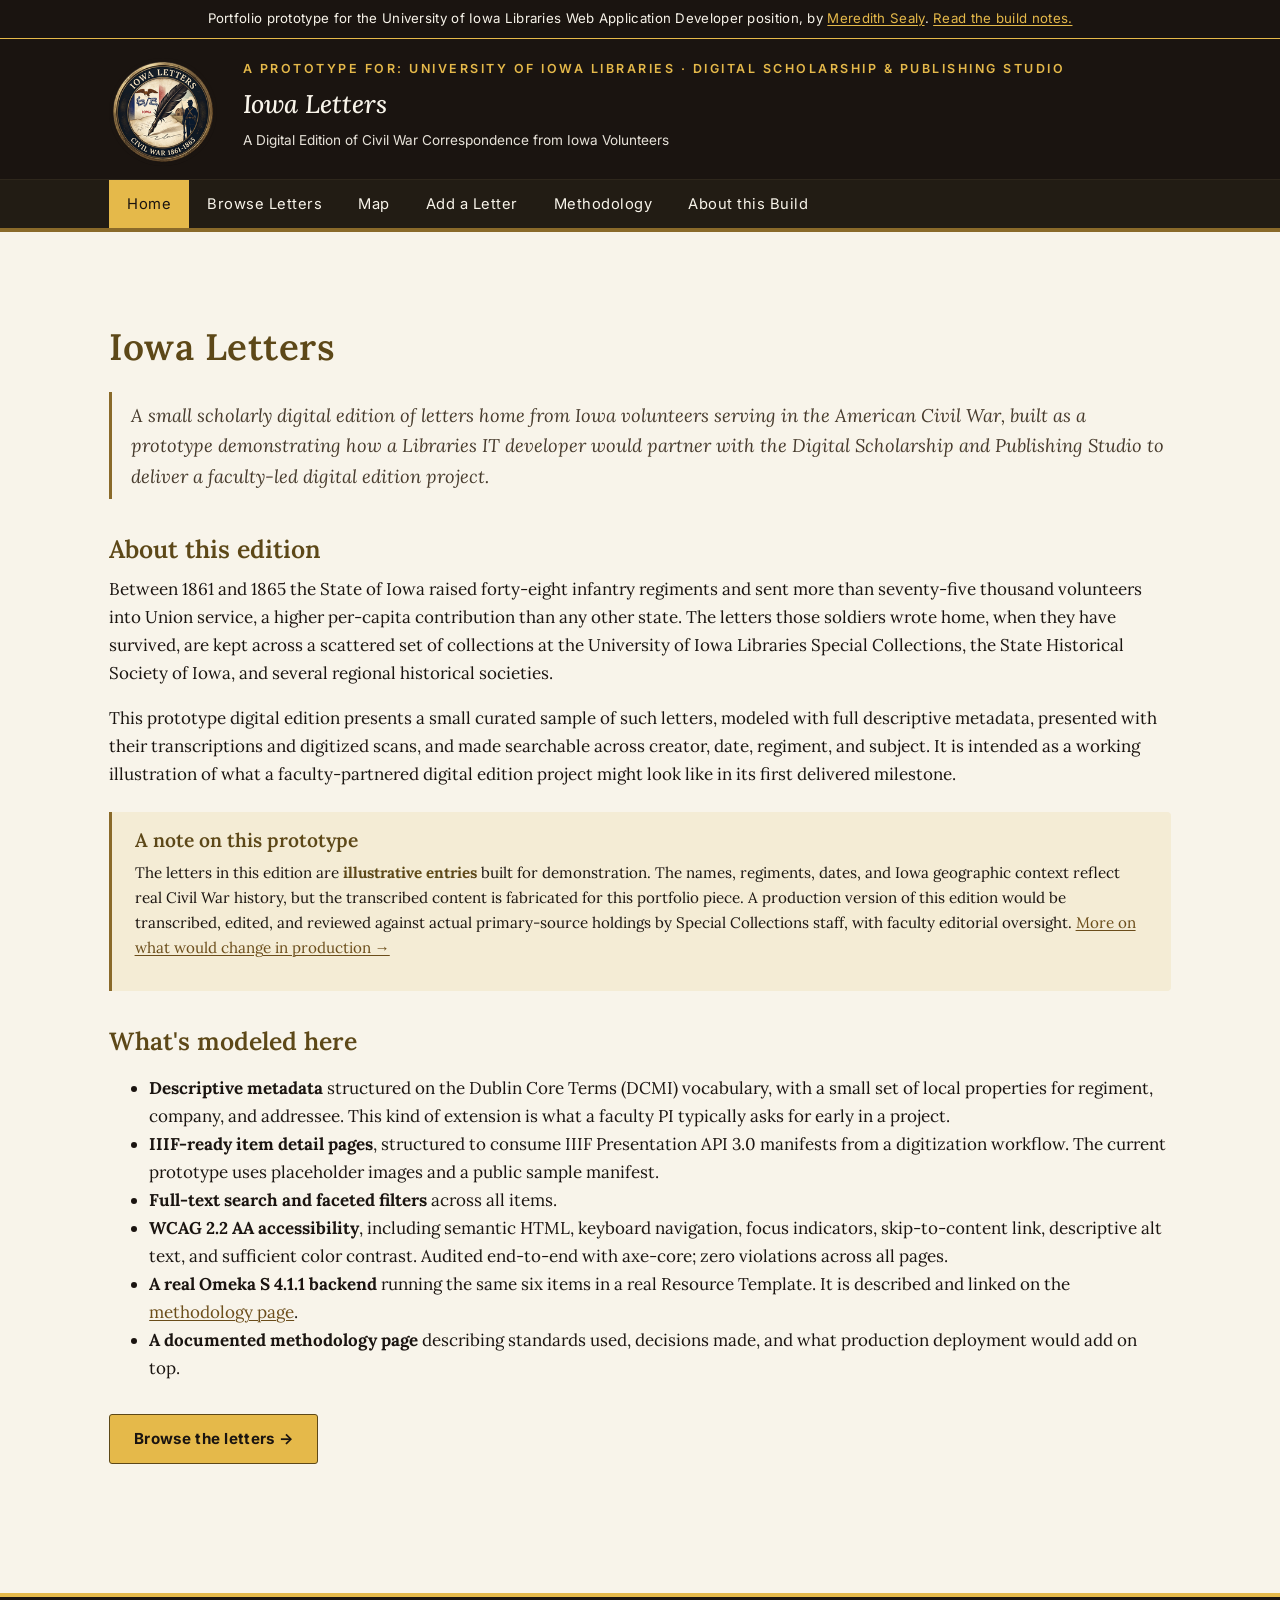
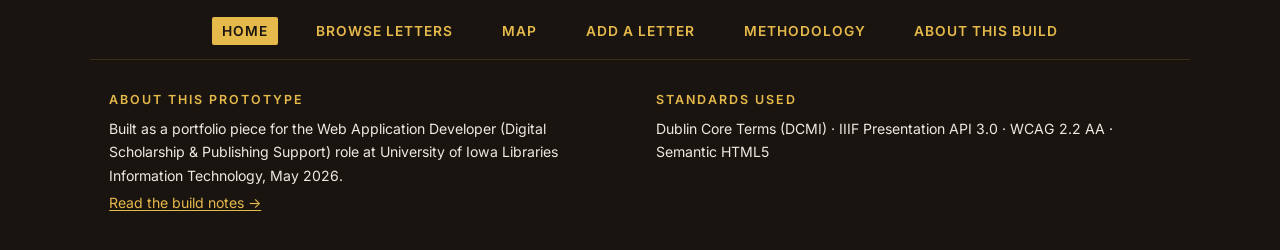
==== commit d2bf524b: "Add GIS demo: map view + live authoring loop A portfolio extension targeting the University of Iowa " ====
--- a/index.html
+++ b/index.html
@@ -43,6 +43,8 @@
       <ul>
         <li><a href="/" aria-current="page">Home</a></li>
         <li><a href="/items.html">Browse Letters</a></li>
+        <li><a href="/map.html">Map</a></li>
+        <li><a href="/add-letter.html">Add a Letter</a></li>
         <li><a href="/methodology.html">Methodology</a></li>
         <li><a href="/about-this-build.html">About this Build</a></li>
       </ul>
@@ -84,6 +86,8 @@
     <ul>
       <li><a href="/" aria-current="page">Home</a></li>
       <li><a href="/items.html">Browse Letters</a></li>
+      <li><a href="/map.html">Map</a></li>
+      <li><a href="/add-letter.html">Add a Letter</a></li>
       <li><a href="/methodology.html">Methodology</a></li>
       <li><a href="/about-this-build.html">About this Build</a></li>
     </ul>
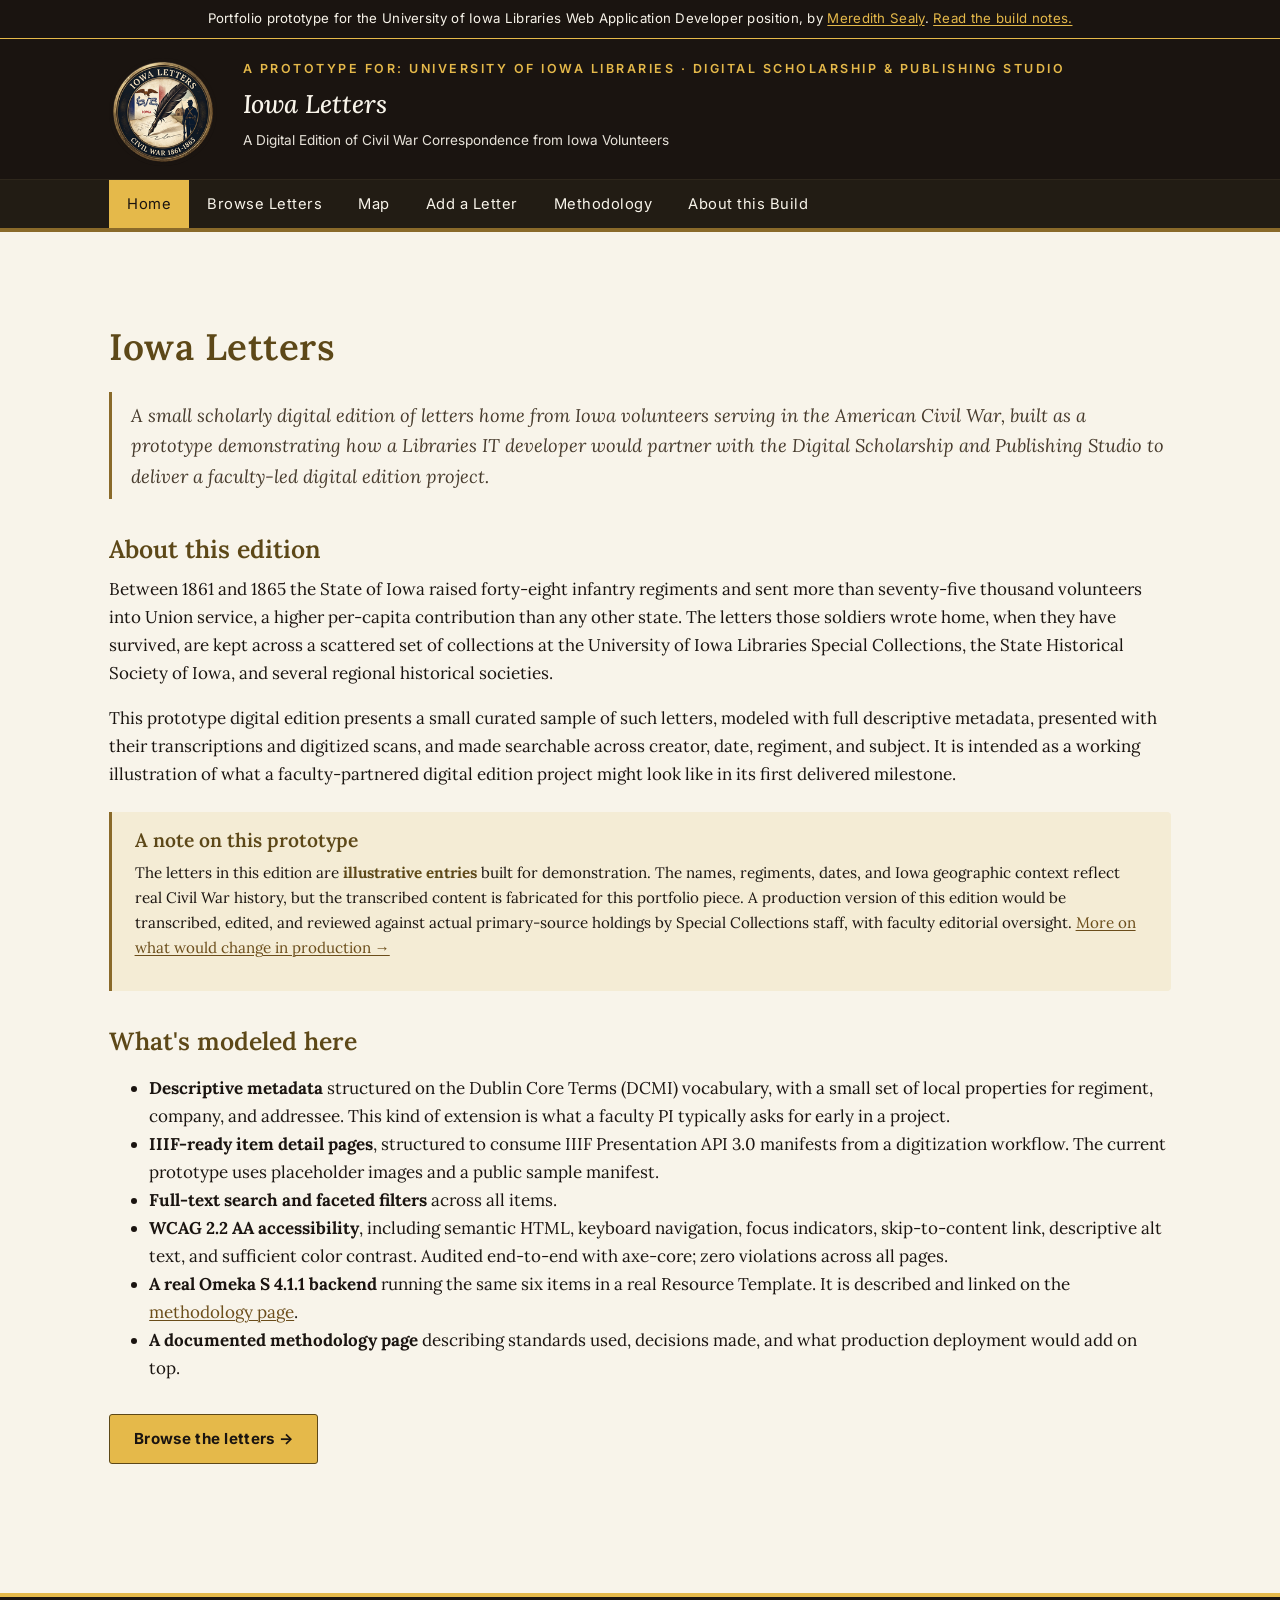
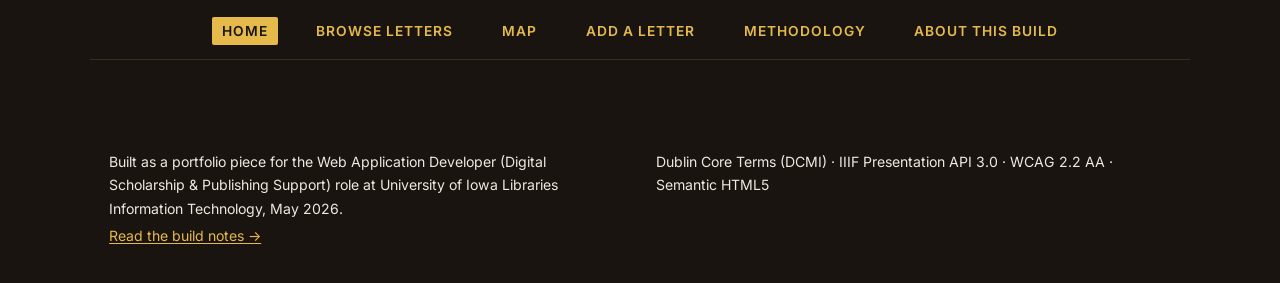
==== commit a3a0e5ec: "v0.2.9: clear every Curb Cut finding (WCAG 2.2 AA full pass) Fixes for the seven findings raised by " ====
--- a/index.html
+++ b/index.html
@@ -22,13 +22,13 @@
 
 <div class="demo-banner">
   Portfolio prototype for the University of Iowa Libraries Web Application Developer position, by <a href="/about-this-build.html#about-me">Meredith Sealy</a>. <a href="/about-this-build.html">Read the build notes.</a>
-</div>
+ <span class="build-tag" data-build-tag></span></div>
 
 <header class="site-banner">
   <div class="container">
     <div class="branding">
       <button type="button" class="seal-trigger screenshot-trigger" data-full-src="/assets/img/iowa-letters-seal.png" data-caption="Iowa Letters seal. AI-generated with Google Gemini (Nanobanana) from a prompt; background removed locally with Picasso Studio. Full prompt and provenance on the methodology page." aria-label="Open larger view: Iowa Letters seal">
-        <img class="site-seal" src="/apple-touch-icon.png" alt="Iowa Letters seal. Image generated with Google Gemini (Nanobanana)." width="180" height="180" />
+        <img class="site-seal" src="/apple-touch-icon.png" alt="" width="180" height="180" />
         <span class="screenshot-hover">View larger</span>
       </button>
       <div class="branding-text">
@@ -94,17 +94,18 @@
   </nav>
   <div class="inner">
     <div>
-      <h4>About this prototype</h4>
+      <h3>About this prototype</h3>
       <p>Built as a portfolio piece for the Web Application Developer (Digital Scholarship &amp; Publishing Support) role at University of Iowa Libraries Information Technology, May 2026.</p>
       <p><a href="/about-this-build.html">Read the build notes &rarr;</a></p>
     </div>
     <div>
-      <h4>Standards used</h4>
+      <h3>Standards used</h3>
       <p>Dublin Core Terms (DCMI) · IIIF Presentation API 3.0 · WCAG 2.2 AA · Semantic HTML5</p>
     </div>
   </div>
 </footer>
 
+<script src="/assets/js/version.js" defer></script>
 <script src="/assets/js/site.js"></script>
 </body>
 </html>
--- a/assets/css/site.css
+++ b/assets/css/site.css
@@ -3,6 +3,23 @@
  * at University of Iowa Libraries Information Technology (LIT).
  * Color palette grounded in academic library conventions (Iowa gold + paper + ink).
  */
+
+.build-tag {
+  display: inline-block;
+  font-family: 'Cascadia Code', Consolas, 'Courier New', monospace;
+  font-size: 0.72rem;
+  padding: 0.05rem 0.45rem;
+  margin-left: 0.6rem;
+  background: rgba(248, 244, 234, 0.18);
+  color: #f0e8d2;
+  border-radius: 2px;
+  letter-spacing: 0.2px;
+  white-space: nowrap;
+  vertical-align: 0.05em;
+}
+.build-tag:empty {
+  display: none;
+}
 
 :root {
   --paper:        #f8f4ea;
